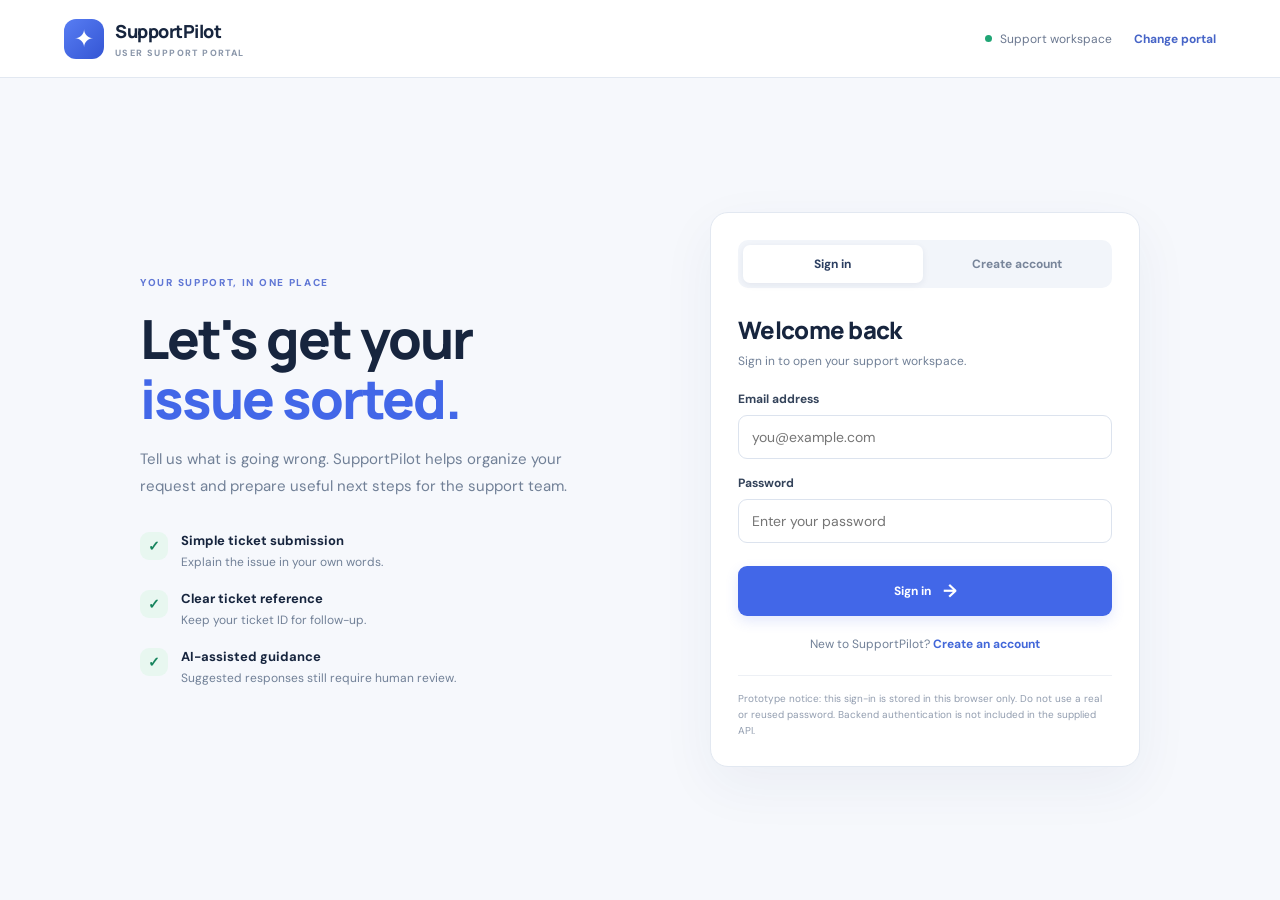
==== SupportPilot-codebase/SupportPilot/frontend/user/index.html @ 84c3d4fb "Seperate Frontend" ====
<!doctype html>
<html lang="en">
<head>
  <meta charset="utf-8"><meta name="viewport" content="width=device-width, initial-scale=1">
  <meta name="description" content="SupportPilot user support portal">
  <title>SupportPilot | User Support</title>
  <link rel="stylesheet" href="style.css">
</head>
<body>
  <header class="topbar">
    <a class="brand" href="../"><span class="brand-mark">✦</span><span><strong>SupportPilot</strong><small>USER SUPPORT PORTAL</small></span></a>
    <div class="top-actions"><span class="secure-label"><i></i> Support workspace</span><a class="back-link" href="../">Change portal</a></div>
  </header>
  <main class="auth-layout" id="authScreen">
    <section class="auth-intro">
      <span class="eyebrow">YOUR SUPPORT, IN ONE PLACE</span>
      <h1>Let's get your<br><span>issue sorted.</span></h1>
      <p>Tell us what is going wrong. SupportPilot helps organize your request and prepare useful next steps for the support team.</p>
      <div class="benefit"><span>✓</span><div><strong>Simple ticket submission</strong><small>Explain the issue in your own words.</small></div></div>
      <div class="benefit"><span>✓</span><div><strong>Clear ticket reference</strong><small>Keep your ticket ID for follow-up.</small></div></div>
      <div class="benefit"><span>✓</span><div><strong>AI-assisted guidance</strong><small>Suggested responses still require human review.</small></div></div>
    </section>
    <section class="auth-card">
      <div class="auth-tabs"><button class="auth-tab active" data-auth="signin">Sign in</button><button class="auth-tab" data-auth="signup">Create account</button></div>
      <div id="authNotice" class="notice hidden" role="status"></div>
      <form id="signinForm" class="auth-form">
        <h2>Welcome back</h2><p class="form-hint">Sign in to open your support workspace.</p>
        <label for="signinEmail">Email address</label><input id="signinEmail" type="email" autocomplete="email" placeholder="you@example.com" required>
        <label for="signinPassword">Password</label><input id="signinPassword" type="password" autocomplete="current-password" placeholder="Enter your password" required>
        <button class="btn primary full" type="submit">Sign in <span>→</span></button>
        <p class="switch-copy">New to SupportPilot? <button type="button" class="text-button" data-auth="signup">Create an account</button></p>
      </form>
      <form id="signupForm" class="auth-form hidden">
        <h2>Create your account</h2><p class="form-hint">A few details help us keep your request organized.</p>
        <label for="signupName">Full name</label><input id="signupName" type="text" autocomplete="name" placeholder="Your name" minlength="2" required>
        <label for="signupEmail">Email address</label><input id="signupEmail" type="email" autocomplete="email" placeholder="you@example.com" required>
        <label for="signupPassword">Create password</label><input id="signupPassword" type="password" autocomplete="new-password" minlength="8" placeholder="At least 8 characters" required>
        <label for="signupConfirm">Confirm password</label><input id="signupConfirm" type="password" autocomplete="new-password" minlength="8" placeholder="Enter it again" required>
        <button class="btn primary full" type="submit">Create account <span>→</span></button>
        <p class="switch-copy">Already have an account? <button type="button" class="text-button" data-auth="signin">Sign in</button></p>
      </form>
      <p class="demo-warning">Prototype notice: this sign-in is stored in this browser only. Do not use a real or reused password. Backend authentication is not included in the supplied API.</p>
    </section>
  </main>
  <main id="workspace" class="workspace hidden">
    <section class="workspace-heading"><div><span class="eyebrow">USER WORKSPACE</span><h1>Hello, <span id="welcomeName">there</span></h1><p>What can we help you with today?</p></div><button class="btn outline" id="signoutBtn" type="button">Sign out</button></section>
    <nav class="workspace-nav"><button class="workspace-tab active" data-panel="newTicketPanel">＋ Create a ticket</button><button class="workspace-tab" data-panel="lookupPanel">⌕ Track a ticket</button></nav>
    <section id="newTicketPanel" class="workspace-panel">
      <div class="panel-heading"><div><h2>Tell us about your issue</h2><p>Include any error message and what you have already tried.</p></div><span class="step-chip">STEP 1 OF 2</span></div>
      <form id="ticketForm" class="ticket-form">
        <div class="form-grid">
          <div class="field"><label for="requesterName">Your name</label><input id="requesterName" required placeholder="Full name"></div>
          <div class="field"><label for="requesterEmail">Email address</label><input id="requesterEmail" type="email" required placeholder="you@example.com"></div>
          <div class="field full-field"><label for="subject">What do you need help with?</label><input id="subject" required minlength="3" maxlength="500" placeholder="For example: I cannot sign in to my account"></div>
          <div class="field full-field"><label for="body">Describe the issue</label><textarea id="body" required minlength="5" rows="5" placeholder="Tell us what happened, any error messages, and what you have tried so far."></textarea><small>Tip: include enough detail so the support team can understand the problem.</small></div>
          <div class="field"><label for="impact">How much does this affect you?</label><select id="impact"><option value="low">Low — small inconvenience</option><option value="medium" selected>Medium — work is partly affected</option><option value="high">High — important work is blocked</option><option value="critical">Critical — major outage or security concern</option></select></div>
          <div class="field"><label for="language">Preferred language</label><select id="language"><option value="auto">Detect automatically</option><option value="en">English</option><option value="de">German</option></select></div>
        </div>
        <div class="form-actions"><span class="privacy-hint">Please don't include passwords or sensitive personal data.</span><button class="btn primary" type="submit" id="submitTicketBtn">Submit ticket <span>→</span></button></div>
      </form>
      <div id="ticketResult" class="result-card hidden" aria-live="polite"></div>
    </section>
    <section id="lookupPanel" class="workspace-panel hidden">
      <div class="panel-heading"><div><h2>Track your ticket</h2><p>Enter the ticket reference you received after submitting your request.</p></div></div>
      <form id="lookupForm" class="lookup-form"><div class="field"><label for="lookupId">Ticket ID</label><input id="lookupId" required placeholder="e.g. SP-20261028-ABC123"></div><button class="btn primary" type="submit">Find ticket</button></form>
      <div id="lookupResult" class="result-card hidden" aria-live="polite"></div>
    </section>
    <p class="workspace-foot"><a href="../">← Back to portal selection</a><span>AI-generated suggestions may need review by the support team.</span></p>
  </main>
  <script src="script.js"></script>
</body>
</html>
---- SupportPilot-codebase/SupportPilot/frontend/user/style.css ----
@import url('https://fonts.googleapis.com/css2?family=DM+Sans:wght@400;500;600;700&family=Manrope:wght@400;500;600;700;800&display=swap');
:root{--ink:#17253e;--muted:#718097;--line:#e2e8f1;--bg:#f6f8fc;--blue:#4267e8;--blue-dark:#3153c8;--green:#16845d;--red:#b93849;--shadow:0 18px 55px #203a650e}
*{box-sizing:border-box}body{margin:0;background:var(--bg);color:var(--ink);font:14px 'DM Sans',sans-serif}button,input,select,textarea{font:inherit}button{cursor:pointer}a{color:inherit}.hidden{display:none!important}.topbar{height:78px;background:#fff;border-bottom:1px solid var(--line);display:flex;align-items:center;justify-content:space-between;padding:0 max(5vw,24px)}.brand{display:flex;align-items:center;gap:11px;text-decoration:none}.brand-mark{width:40px;height:40px;display:grid;place-items:center;border-radius:12px;background:linear-gradient(135deg,#587df3,#3455d4);color:white;font-size:24px}.brand strong{display:block;font:800 18px Manrope,sans-serif;letter-spacing:-.5px}.brand small{display:block;color:#8b97aa;font-size:9px;font-weight:800;letter-spacing:1.4px;margin-top:4px}.top-actions{display:flex;align-items:center;gap:22px}.secure-label{font-size:12px;color:#6b7890;display:flex;align-items:center;gap:8px}.secure-label i{width:7px;height:7px;border-radius:50%;background:#20a575}.back-link{font-size:12px;color:#4664c7;font-weight:700;text-decoration:none}.auth-layout{max-width:1050px;min-height:calc(100vh - 78px);margin:auto;padding:65px 25px;display:grid;grid-template-columns:1fr minmax(350px,430px);gap:70px;align-items:center}.auth-intro{padding:10px 0}.eyebrow{font-size:10px;letter-spacing:1.7px;font-weight:800;color:#6077d5}.auth-intro h1{font:800 clamp(37px,5vw,54px)/1.12 Manrope,sans-serif;letter-spacing:-2px;margin:18px 0}.auth-intro h1 span{color:var(--blue)}.auth-intro>p{color:var(--muted);font-size:15px;line-height:1.8;max-width:455px;margin-bottom:32px}.benefit{display:flex;gap:13px;align-items:flex-start;margin:20px 0}.benefit>span{display:grid;place-items:center;flex-shrink:0;width:28px;height:28px;border-radius:9px;background:#e8f7f0;color:var(--green);font-weight:800}.benefit strong{display:block;font-size:13px}.benefit small{display:block;color:var(--muted);font-size:12px;margin-top:5px}.auth-card,.workspace-panel{background:#fff;border:1px solid var(--line);border-radius:18px;box-shadow:var(--shadow)}.auth-card{padding:27px}.auth-tabs{display:grid;grid-template-columns:1fr 1fr;gap:5px;padding:5px;background:#f2f5fa;border-radius:10px;margin-bottom:25px}.auth-tab{border:0;border-radius:7px;background:transparent;padding:11px;color:#78859a;font-size:12px;font-weight:700}.auth-tab.active{background:#fff;color:#2b3e61;box-shadow:0 2px 7px #1b315012}.auth-form h2{font:800 24px Manrope,sans-serif;letter-spacing:-.7px;margin:0 0 7px}.form-hint{color:var(--muted);font-size:12px;margin:0 0 22px}.auth-form label,.field label{display:block;font-size:12px;font-weight:700;color:#34435a;margin:16px 0 8px}.auth-form input,.field input,.field textarea,.field select{width:100%;border:1px solid #dce3ee;border-radius:9px;background:#fff;color:var(--ink);padding:12px 13px;outline:none;transition:border .15s,box-shadow .15s}.auth-form input{height:44px}.auth-form input:focus,.field input:focus,.field textarea:focus,.field select:focus{border-color:#8ba1fa;box-shadow:0 0 0 3px #4267e817}.btn{display:inline-flex;align-items:center;justify-content:center;gap:12px;border:1px solid transparent;border-radius:9px;padding:12px 16px;font-weight:700;font-size:12px;text-decoration:none;transition:background .15s}.btn span{font-size:18px}.primary{background:var(--blue);color:white;box-shadow:0 5px 13px #4267e826}.primary:hover{background:var(--blue-dark)}.full{width:100%;margin-top:23px}.outline{background:#fff;border-color:#dce4ef;color:#465d94}.outline:hover{background:#f4f6ff}.switch-copy{text-align:center;font-size:12px;color:var(--muted);margin:20px 0 0}.text-button{border:0;background:transparent;color:#4267d9;font-weight:700;padding:0}.demo-warning{border-top:1px solid #edf0f5;padding-top:15px;margin:23px 0 0;color:#929daf;font-size:10px;line-height:1.6}.notice{border-radius:9px;padding:10px 12px;margin-bottom:15px;font-size:12px;line-height:1.5;background:#fff5e8;color:#875619}.notice.success{background:#eaf8f1;color:#16734f}.notice.error{background:#fff0f1;color:#a62d3d}.workspace{max-width:1000px;margin:0 auto;padding:48px 24px}.workspace-heading{display:flex;justify-content:space-between;align-items:center;gap:20px;margin-bottom:30px}.workspace-heading h1{font:800 32px Manrope,sans-serif;letter-spacing:-1px;margin:9px 0}.workspace-heading h1 span{color:var(--blue)}.workspace-heading p{color:var(--muted);margin:0}.workspace-nav{display:flex;gap:8px;margin-bottom:18px;border-bottom:1px solid var(--line)}.workspace-tab{padding:13px 17px;border:0;border-bottom:2px solid transparent;background:transparent;color:#738097;font-size:12px;font-weight:700}.workspace-tab.active{border-bottom-color:var(--blue);color:var(--blue)}.workspace-panel{padding:27px;margin-bottom:18px}.panel-heading{display:flex;justify-content:space-between;gap:15px;align-items:flex-start;margin-bottom:22px}.panel-heading h2{font:800 20px Manrope,sans-serif;letter-spacing:-.5px;margin:0 0 7px}.panel-heading p{font-size:12px;color:var(--muted);margin:0;line-height:1.6}.step-chip{white-space:nowrap;background:#eef2ff;color:#526bd1;padding:7px 9px;border-radius:7px;font-size:9px;font-weight:800;letter-spacing:.8px}.form-grid{display:grid;grid-template-columns:1fr 1fr;gap:0 18px}.field{min-width:0}.field label{margin-top:10px}.field textarea{resize:vertical;min-height:125px;line-height:1.6}.field small{display:block;color:#8995a8;font-size:10px;line-height:1.5;margin-top:7px}.full-field{grid-column:1/-1}.form-actions{display:flex;align-items:center;justify-content:space-between;gap:15px;border-top:1px solid #edf0f5;padding-top:20px;margin-top:23px}.privacy-hint{font-size:10px;color:#8995a8}.result-card{margin-top:22px;padding:20px;border:1px solid #dfe7f2;border-radius:12px;background:#fbfcff;overflow-wrap:anywhere}.result-card h3{font:800 17px Manrope,sans-serif;margin:0 0 8px}.result-card p{color:#65738a;line-height:1.7;font-size:12px}.ticket-reference{display:inline-flex;background:#eaf8f1;color:#16734f;border-radius:7px;padding:8px 11px;font-weight:800;font-size:12px;margin:7px 0 12px}.result-grid{display:grid;grid-template-columns:repeat(3,minmax(0,1fr));gap:10px;margin:15px 0}.result-stat{padding:12px;border:1px solid #e6ebf3;border-radius:9px;background:#fff}.result-stat small{display:block;color:#8b96a7;font-size:10px;margin-bottom:6px}.result-stat strong{font-size:12px}.lookup-form{display:flex;align-items:flex-end;gap:13px}.lookup-form .field{flex:1}.lookup-form .btn{margin-bottom:1px}.status-pill{display:inline-flex;border-radius:6px;background:#fff2dd;color:#9a6218;padding:6px 9px;font-size:11px;font-weight:800}.draft-box{white-space:pre-wrap;background:#fff;border:1px solid #e5eaf2;padding:14px;border-radius:9px;color:#4a5a70;font-size:12px;line-height:1.7}.workspace-foot{display:flex;justify-content:space-between;gap:15px;color:#8b96a7;font-size:10px;margin-top:24px}.workspace-foot a{color:#526bc7;text-decoration:none;font-weight:700}@media(max-width:800px){.auth-layout{grid-template-columns:1fr;gap:30px;max-width:520px;padding-top:40px}.auth-intro h1{font-size:42px}.auth-intro>p{font-size:14px}.auth-intro .benefit{display:none}.auth-card{padding:22px}.top-actions{gap:12px}.secure-label{display:none}}@media(max-width:560px){.topbar{height:70px;padding:0 16px}.brand strong{font-size:16px}.back-link{font-size:11px}.auth-layout{padding:32px 16px}.workspace{padding:30px 15px}.workspace-heading h1{font-size:26px}.workspace-panel{padding:18px}.form-grid{grid-template-columns:1fr}.full-field{grid-column:auto}.form-actions,.workspace-foot{align-items:stretch;flex-direction:column}.form-actions .btn{width:100%}.panel-heading{flex-direction:column}.lookup-form{align-items:stretch;flex-direction:column}.lookup-form .btn{width:100%}.result-grid{grid-template-columns:1fr}.workspace-nav{overflow:auto}.workspace-tab{white-space:nowrap;padding:12px}}
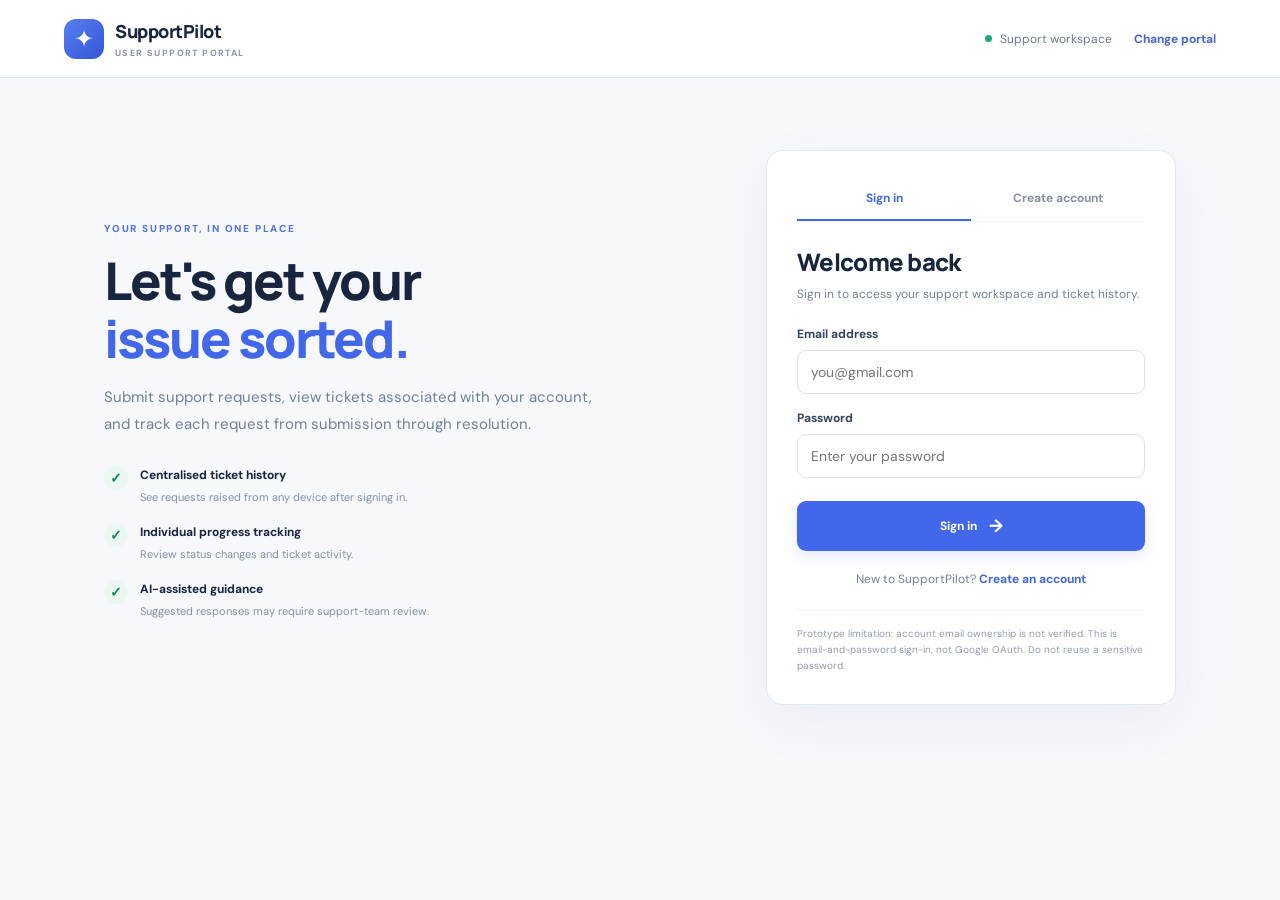
==== commit 2841a9a3: "RAG" ====
--- a/SupportPilot-codebase/SupportPilot/frontend/user/index.html
+++ b/SupportPilot-codebase/SupportPilot/frontend/user/index.html
@@ -1,72 +1,261 @@
 <!doctype html>
 <html lang="en">
 <head>
-  <meta charset="utf-8"><meta name="viewport" content="width=device-width, initial-scale=1">
-  <meta name="description" content="SupportPilot user support portal">
+  <meta charset="utf-8">
+  <meta name="viewport" content="width=device-width, initial-scale=1">
+  <meta name="description" content="SupportPilot customer support portal">
+  <meta name="theme-color" content="#f6f8fc">
   <title>SupportPilot | User Support</title>
-  <link rel="stylesheet" href="style.css">
+  <link rel="stylesheet" href="style.css?v=knowledge-assistance-v1">
 </head>
 <body>
   <header class="topbar">
-    <a class="brand" href="../"><span class="brand-mark">✦</span><span><strong>SupportPilot</strong><small>USER SUPPORT PORTAL</small></span></a>
-    <div class="top-actions"><span class="secure-label"><i></i> Support workspace</span><a class="back-link" href="../">Change portal</a></div>
+    <a class="brand" href="../" aria-label="SupportPilot portal home">
+      <span class="brand-mark" aria-hidden="true">✦</span>
+      <span><strong>SupportPilot</strong><small>USER SUPPORT PORTAL</small></span>
+    </a>
+    <div class="top-actions">
+      <span class="secure-label"><i aria-hidden="true"></i> Support workspace</span>
+      <a class="back-link" href="../">Change portal</a>
+    </div>
   </header>
+
   <main class="auth-layout" id="authScreen">
     <section class="auth-intro">
       <span class="eyebrow">YOUR SUPPORT, IN ONE PLACE</span>
       <h1>Let's get your<br><span>issue sorted.</span></h1>
-      <p>Tell us what is going wrong. SupportPilot helps organize your request and prepare useful next steps for the support team.</p>
-      <div class="benefit"><span>✓</span><div><strong>Simple ticket submission</strong><small>Explain the issue in your own words.</small></div></div>
-      <div class="benefit"><span>✓</span><div><strong>Clear ticket reference</strong><small>Keep your ticket ID for follow-up.</small></div></div>
-      <div class="benefit"><span>✓</span><div><strong>AI-assisted guidance</strong><small>Suggested responses still require human review.</small></div></div>
-    </section>
-    <section class="auth-card">
-      <div class="auth-tabs"><button class="auth-tab active" data-auth="signin">Sign in</button><button class="auth-tab" data-auth="signup">Create account</button></div>
-      <div id="authNotice" class="notice hidden" role="status"></div>
+      <p>Submit support requests, view tickets associated with your account, and track each request from submission through resolution.</p>
+      <div class="benefit">
+        <span aria-hidden="true">✓</span>
+        <div><strong>Centralised ticket history</strong><small>See requests raised from any device after signing in.</small></div>
+      </div>
+      <div class="benefit">
+        <span aria-hidden="true">✓</span>
+        <div><strong>Individual progress tracking</strong><small>Review status changes and ticket activity.</small></div>
+      </div>
+      <div class="benefit">
+        <span aria-hidden="true">✓</span>
+        <div><strong>AI-assisted guidance</strong><small>Suggested responses may require support-team review.</small></div>
+      </div>
+    </section>
+
+    <section class="auth-card" aria-label="Account access">
+      <div class="auth-tabs">
+        <button class="auth-tab active" type="button" data-auth="signin">Sign in</button>
+        <button class="auth-tab" type="button" data-auth="signup">Create account</button>
+      </div>
+      <div id="authNotice" class="notice hidden" role="alert" aria-live="polite"></div>
+
       <form id="signinForm" class="auth-form">
-        <h2>Welcome back</h2><p class="form-hint">Sign in to open your support workspace.</p>
-        <label for="signinEmail">Email address</label><input id="signinEmail" type="email" autocomplete="email" placeholder="you@example.com" required>
-        <label for="signinPassword">Password</label><input id="signinPassword" type="password" autocomplete="current-password" placeholder="Enter your password" required>
-        <button class="btn primary full" type="submit">Sign in <span>→</span></button>
-        <p class="switch-copy">New to SupportPilot? <button type="button" class="text-button" data-auth="signup">Create an account</button></p>
-      </form>
+        <h2>Welcome back</h2>
+        <p class="form-hint">Sign in to access your support workspace and ticket history.</p>
+        <label for="signinEmail">Email address</label>
+        <input id="signinEmail" name="email" type="email" autocomplete="username" placeholder="you@gmail.com" required>
+        <label for="signinPassword">Password</label>
+        <input id="signinPassword" name="password" type="password" autocomplete="current-password" placeholder="Enter your password" required>
+        <button class="btn primary full" type="submit">Sign in <span aria-hidden="true">→</span></button>
+        <p class="switch-copy">New to SupportPilot? <button class="text-button" type="button" data-auth="signup">Create an account</button></p>
+      </form>
+
       <form id="signupForm" class="auth-form hidden">
-        <h2>Create your account</h2><p class="form-hint">A few details help us keep your request organized.</p>
-        <label for="signupName">Full name</label><input id="signupName" type="text" autocomplete="name" placeholder="Your name" minlength="2" required>
-        <label for="signupEmail">Email address</label><input id="signupEmail" type="email" autocomplete="email" placeholder="you@example.com" required>
-        <label for="signupPassword">Create password</label><input id="signupPassword" type="password" autocomplete="new-password" minlength="8" placeholder="At least 8 characters" required>
-        <label for="signupConfirm">Confirm password</label><input id="signupConfirm" type="password" autocomplete="new-password" minlength="8" placeholder="Enter it again" required>
-        <button class="btn primary full" type="submit">Create account <span>→</span></button>
-        <p class="switch-copy">Already have an account? <button type="button" class="text-button" data-auth="signin">Sign in</button></p>
-      </form>
-      <p class="demo-warning">Prototype notice: this sign-in is stored in this browser only. Do not use a real or reused password. Backend authentication is not included in the supplied API.</p>
+        <h2>Create your account</h2>
+        <p class="form-hint">Use the same email and password when signing in on another device.</p>
+        <label for="signupName">Full name</label>
+        <input id="signupName" name="name" type="text" autocomplete="name" placeholder="Your name" minlength="2" maxlength="120" required>
+        <label for="signupEmail">Email address</label>
+        <input id="signupEmail" name="email" type="email" autocomplete="email" placeholder="you@gmail.com" required>
+        <label for="signupPassword">Create password</label>
+        <input id="signupPassword" name="new-password" type="password" autocomplete="new-password" minlength="8" maxlength="256" placeholder="At least 8 characters" required>
+        <label for="signupConfirm">Confirm password</label>
+        <input id="signupConfirm" name="confirm-password" type="password" autocomplete="new-password" minlength="8" maxlength="256" placeholder="Enter it again" required>
+        <button class="btn primary full" type="submit">Create account <span aria-hidden="true">→</span></button>
+        <p class="switch-copy">Already registered? <button class="text-button" type="button" data-auth="signin">Sign in</button></p>
+      </form>
+
+      <p class="account-notice">Prototype limitation: account email ownership is not verified. This is email-and-password sign-in, not Google OAuth. Do not reuse a sensitive password.</p>
     </section>
   </main>
+
   <main id="workspace" class="workspace hidden">
-    <section class="workspace-heading"><div><span class="eyebrow">USER WORKSPACE</span><h1>Hello, <span id="welcomeName">there</span></h1><p>What can we help you with today?</p></div><button class="btn outline" id="signoutBtn" type="button">Sign out</button></section>
-    <nav class="workspace-nav"><button class="workspace-tab active" data-panel="newTicketPanel">＋ Create a ticket</button><button class="workspace-tab" data-panel="lookupPanel">⌕ Track a ticket</button></nav>
+    <section class="workspace-heading">
+      <div>
+        <span class="eyebrow">USER WORKSPACE</span>
+        <h1>Hello, <span id="welcomeName">there</span></h1>
+        <p>What can we help you with today?</p>
+      </div>
+      <button class="btn outline" id="signoutBtn" type="button">Sign out</button>
+    </section>
+
+    <nav class="workspace-nav" aria-label="User workspace sections">
+      <button class="workspace-tab active" data-panel="newTicketPanel" type="button">＋ Create a ticket</button>
+      <button class="workspace-tab" data-panel="knowledgePanel" type="button">⌕ Knowledge &amp; AI</button>
+      <button class="workspace-tab" data-panel="historyPanel" type="button">▤ My tickets <span class="tab-count" id="historyCount">0</span></button>
+      <button class="workspace-tab" data-panel="lookupPanel" type="button">⌕ Track a ticket</button>
+    </nav>
+
     <section id="newTicketPanel" class="workspace-panel">
-      <div class="panel-heading"><div><h2>Tell us about your issue</h2><p>Include any error message and what you have already tried.</p></div><span class="step-chip">STEP 1 OF 2</span></div>
+      <div class="panel-heading">
+        <div><h2>Tell us about your issue</h2><p>Include any error message and what you have already tried.</p></div>
+        <span class="step-chip">NEW SUPPORT REQUEST</span>
+      </div>
       <form id="ticketForm" class="ticket-form">
         <div class="form-grid">
-          <div class="field"><label for="requesterName">Your name</label><input id="requesterName" required placeholder="Full name"></div>
-          <div class="field"><label for="requesterEmail">Email address</label><input id="requesterEmail" type="email" required placeholder="you@example.com"></div>
-          <div class="field full-field"><label for="subject">What do you need help with?</label><input id="subject" required minlength="3" maxlength="500" placeholder="For example: I cannot sign in to my account"></div>
-          <div class="field full-field"><label for="body">Describe the issue</label><textarea id="body" required minlength="5" rows="5" placeholder="Tell us what happened, any error messages, and what you have tried so far."></textarea><small>Tip: include enough detail so the support team can understand the problem.</small></div>
-          <div class="field"><label for="impact">How much does this affect you?</label><select id="impact"><option value="low">Low — small inconvenience</option><option value="medium" selected>Medium — work is partly affected</option><option value="high">High — important work is blocked</option><option value="critical">Critical — major outage or security concern</option></select></div>
-          <div class="field"><label for="language">Preferred language</label><select id="language"><option value="auto">Detect automatically</option><option value="en">English</option><option value="de">German</option></select></div>
-        </div>
-        <div class="form-actions"><span class="privacy-hint">Please don't include passwords or sensitive personal data.</span><button class="btn primary" type="submit" id="submitTicketBtn">Submit ticket <span>→</span></button></div>
+          <div class="field">
+            <label for="requesterName">Your name</label>
+            <input id="requesterName" type="text" placeholder="Full name" readonly required>
+          </div>
+          <div class="field">
+            <label for="requesterEmail">Account email</label>
+            <input id="requesterEmail" type="email" placeholder="you@gmail.com" readonly required>
+          </div>
+          <div class="field full-field">
+            <label for="subject">What do you need help with?</label>
+            <input id="subject" type="text" minlength="3" maxlength="500" placeholder="For example: I cannot sign in to my account" required>
+          </div>
+          <div class="field full-field">
+            <label for="body">Describe the issue</label>
+            <textarea id="body" rows="5" minlength="5" maxlength="20000" placeholder="Tell us what happened, any error messages, and what you have tried so far." required></textarea>
+            <small>Provide enough detail for the support team to understand the problem.</small>
+          </div>
+          <div class="field">
+            <label for="impact">Business impact</label>
+            <select id="impact">
+              <option value="low">Low — small inconvenience</option>
+              <option value="medium" selected>Medium — work is partly affected</option>
+              <option value="high">High — important work is blocked</option>
+              <option value="critical">Critical — major outage or security concern</option>
+            </select>
+          </div>
+          <div class="field">
+            <label for="language">Preferred language</label>
+            <select id="language">
+              <option value="auto">Detect automatically</option>
+              <option value="en">English</option>
+              <option value="de">German</option>
+            </select>
+          </div>
+        </div>
+        <div class="form-actions">
+          <span class="privacy-hint">Do not include passwords, payment details, or other sensitive information.</span>
+          <button class="btn primary" id="submitTicketBtn" type="submit">Submit ticket <span aria-hidden="true">→</span></button>
+        </div>
       </form>
       <div id="ticketResult" class="result-card hidden" aria-live="polite"></div>
     </section>
+
+    <section id="knowledgePanel" class="workspace-panel hidden">
+      <div class="panel-heading knowledge-heading">
+        <div>
+          <h2>Knowledge retrieval &amp; AI assistance</h2>
+          <p>Search approved support material or describe an issue to receive AI-generated, source-grounded guidance. Both options use the same indexed knowledge base.</p>
+        </div>
+        <span class="step-chip" id="knowledgeStatus">CHECKING KNOWLEDGE BASE</span>
+      </div>
+
+      <div class="knowledge-grid">
+        <article class="knowledge-feature">
+          <div class="feature-heading">
+            <span class="feature-icon" aria-hidden="true">⌕</span>
+            <div>
+              <h3>Knowledge Retrieval</h3>
+              <p>Find relevant troubleshooting articles and inspect their source excerpts.</p>
+            </div>
+          </div>
+          <form id="knowledgeSearchForm">
+            <div class="field">
+              <label for="knowledgeQuery">What do you want to search?</label>
+              <textarea id="knowledgeQuery" rows="4" minlength="3" maxlength="5000" placeholder="Example: My laptop cannot connect to the corporate VPN after login." required></textarea>
+            </div>
+            <div class="knowledge-controls">
+              <div class="field compact-field">
+                <label for="knowledgeTopK">Results</label>
+                <select id="knowledgeTopK">
+                  <option value="3">3 sources</option>
+                  <option value="4" selected>4 sources</option>
+                  <option value="6">6 sources</option>
+                  <option value="8">8 sources</option>
+                </select>
+              </div>
+              <button class="btn primary" id="knowledgeSearchBtn" type="submit">Search knowledge</button>
+            </div>
+          </form>
+          <div id="knowledgeResults" class="knowledge-results" aria-live="polite">
+            <div class="empty-state compact">Search the knowledge base to view relevant articles here.</div>
+          </div>
+        </article>
+
+        <article class="knowledge-feature assistance-feature">
+          <div class="feature-heading">
+            <span class="feature-icon assistant-icon" aria-hidden="true">✦</span>
+            <div>
+              <h3>AI Assistance</h3>
+              <p>Describe your problem and receive practical next steps informed by retrieved knowledge.</p>
+            </div>
+          </div>
+          <form id="assistanceForm">
+            <div class="field">
+              <label for="assistanceQuery">Describe the issue</label>
+              <textarea id="assistanceQuery" rows="4" minlength="5" maxlength="12000" placeholder="Explain what happened, the error message, and what you have already tried." required></textarea>
+            </div>
+            <div class="knowledge-controls">
+              <div class="field compact-field">
+                <label for="assistanceLanguage">Response language</label>
+                <select id="assistanceLanguage">
+                  <option value="auto" selected>Detect automatically</option>
+                  <option value="en">English</option>
+                  <option value="de">German</option>
+                </select>
+              </div>
+              <button class="btn primary" id="assistanceBtn" type="submit">Generate assistance</button>
+            </div>
+          </form>
+          <div id="assistanceResults" class="knowledge-results" aria-live="polite">
+            <div class="empty-state compact">AI guidance will appear here with the knowledge sources used to prepare it.</div>
+          </div>
+          <p class="assistance-disclaimer">AI-generated guidance is advisory. Follow your organisation's IT and security policies; escalate safety, security, or data-loss incidents to qualified support staff.</p>
+        </article>
+      </div>
+    </section>
+
+    <section id="historyPanel" class="workspace-panel hidden">
+      <div class="panel-heading history-heading">
+        <div>
+          <h2>Your ticket history</h2>
+          <p>Tickets associated with <strong id="historyEmail">your account email</strong>. Sign in with this account on another device to access the same history.</p>
+        </div>
+        <button class="btn outline refresh-button" id="refreshHistoryBtn" type="button">↻ Refresh</button>
+      </div>
+      <div class="history-summary" id="historySummary">
+        <div class="history-metric"><small>Total tickets</small><strong>—</strong></div>
+        <div class="history-metric"><small>Active</small><strong>—</strong></div>
+        <div class="history-metric"><small>Resolved</small><strong>—</strong></div>
+      </div>
+      <div id="ticketHistoryList" class="ticket-history-list" aria-live="polite">
+        <div class="empty-state">Your ticket history will appear here.</div>
+      </div>
+      <div id="historyTracker" class="result-card history-tracker hidden" aria-live="polite"></div>
+    </section>
+
     <section id="lookupPanel" class="workspace-panel hidden">
-      <div class="panel-heading"><div><h2>Track your ticket</h2><p>Enter the ticket reference you received after submitting your request.</p></div></div>
-      <form id="lookupForm" class="lookup-form"><div class="field"><label for="lookupId">Ticket ID</label><input id="lookupId" required placeholder="e.g. SP-20261028-ABC123"></div><button class="btn primary" type="submit">Find ticket</button></form>
+      <div class="panel-heading">
+        <div><h2>Track a ticket</h2><p>Enter a ticket reference associated with your signed-in account.</p></div>
+      </div>
+      <form id="lookupForm" class="lookup-form">
+        <div class="field">
+          <label for="lookupId">Ticket ID</label>
+          <input id="lookupId" type="text" placeholder="e.g. SP-20261105-ABC123" required>
+        </div>
+        <button class="btn primary" type="submit" id="lookupButton">Find ticket</button>
+      </form>
       <div id="lookupResult" class="result-card hidden" aria-live="polite"></div>
     </section>
-    <p class="workspace-foot"><a href="../">← Back to portal selection</a><span>AI-generated suggestions may need review by the support team.</span></p>
+
+    <footer class="workspace-foot">
+      <a href="../">← Back to portal selection</a>
+      <span>AI-generated suggestions may need review by the support team.</span>
+    </footer>
   </main>
-  <script src="script.js"></script>
+
+  <script src="script.js?v=knowledge-assistance-v1" defer></script>
 </body>
 </html>
--- a/SupportPilot-codebase/SupportPilot/frontend/user/style.css
+++ b/SupportPilot-codebase/SupportPilot/frontend/user/style.css
@@ -1,3 +1,265 @@
 @import url('https://fonts.googleapis.com/css2?family=DM+Sans:wght@400;500;600;700&family=Manrope:wght@400;500;600;700;800&display=swap');
-:root{--ink:#17253e;--muted:#718097;--line:#e2e8f1;--bg:#f6f8fc;--blue:#4267e8;--blue-dark:#3153c8;--green:#16845d;--red:#b93849;--shadow:0 18px 55px #203a650e}
-*{box-sizing:border-box}body{margin:0;background:var(--bg);color:var(--ink);font:14px 'DM Sans',sans-serif}button,input,select,textarea{font:inherit}button{cursor:pointer}a{color:inherit}.hidden{display:none!important}.topbar{height:78px;background:#fff;border-bottom:1px solid var(--line);display:flex;align-items:center;justify-content:space-between;padding:0 max(5vw,24px)}.brand{display:flex;align-items:center;gap:11px;text-decoration:none}.brand-mark{width:40px;height:40px;display:grid;place-items:center;border-radius:12px;background:linear-gradient(135deg,#587df3,#3455d4);color:white;font-size:24px}.brand strong{display:block;font:800 18px Manrope,sans-serif;letter-spacing:-.5px}.brand small{display:block;color:#8b97aa;font-size:9px;font-weight:800;letter-spacing:1.4px;margin-top:4px}.top-actions{display:flex;align-items:center;gap:22px}.secure-label{font-size:12px;color:#6b7890;display:flex;align-items:center;gap:8px}.secure-label i{width:7px;height:7px;border-radius:50%;background:#20a575}.back-link{font-size:12px;color:#4664c7;font-weight:700;text-decoration:none}.auth-layout{max-width:1050px;min-height:calc(100vh - 78px);margin:auto;padding:65px 25px;display:grid;grid-template-columns:1fr minmax(350px,430px);gap:70px;align-items:center}.auth-intro{padding:10px 0}.eyebrow{font-size:10px;letter-spacing:1.7px;font-weight:800;color:#6077d5}.auth-intro h1{font:800 clamp(37px,5vw,54px)/1.12 Manrope,sans-serif;letter-spacing:-2px;margin:18px 0}.auth-intro h1 span{color:var(--blue)}.auth-intro>p{color:var(--muted);font-size:15px;line-height:1.8;max-width:455px;margin-bottom:32px}.benefit{display:flex;gap:13px;align-items:flex-start;margin:20px 0}.benefit>span{display:grid;place-items:center;flex-shrink:0;width:28px;height:28px;border-radius:9px;background:#e8f7f0;color:var(--green);font-weight:800}.benefit strong{display:block;font-size:13px}.benefit small{display:block;color:var(--muted);font-size:12px;margin-top:5px}.auth-card,.workspace-panel{background:#fff;border:1px solid var(--line);border-radius:18px;box-shadow:var(--shadow)}.auth-card{padding:27px}.auth-tabs{display:grid;grid-template-columns:1fr 1fr;gap:5px;padding:5px;background:#f2f5fa;border-radius:10px;margin-bottom:25px}.auth-tab{border:0;border-radius:7px;background:transparent;padding:11px;color:#78859a;font-size:12px;font-weight:700}.auth-tab.active{background:#fff;color:#2b3e61;box-shadow:0 2px 7px #1b315012}.auth-form h2{font:800 24px Manrope,sans-serif;letter-spacing:-.7px;margin:0 0 7px}.form-hint{color:var(--muted);font-size:12px;margin:0 0 22px}.auth-form label,.field label{display:block;font-size:12px;font-weight:700;color:#34435a;margin:16px 0 8px}.auth-form input,.field input,.field textarea,.field select{width:100%;border:1px solid #dce3ee;border-radius:9px;background:#fff;color:var(--ink);padding:12px 13px;outline:none;transition:border .15s,box-shadow .15s}.auth-form input{height:44px}.auth-form input:focus,.field input:focus,.field textarea:focus,.field select:focus{border-color:#8ba1fa;box-shadow:0 0 0 3px #4267e817}.btn{display:inline-flex;align-items:center;justify-content:center;gap:12px;border:1px solid transparent;border-radius:9px;padding:12px 16px;font-weight:700;font-size:12px;text-decoration:none;transition:background .15s}.btn span{font-size:18px}.primary{background:var(--blue);color:white;box-shadow:0 5px 13px #4267e826}.primary:hover{background:var(--blue-dark)}.full{width:100%;margin-top:23px}.outline{background:#fff;border-color:#dce4ef;color:#465d94}.outline:hover{background:#f4f6ff}.switch-copy{text-align:center;font-size:12px;color:var(--muted);margin:20px 0 0}.text-button{border:0;background:transparent;color:#4267d9;font-weight:700;padding:0}.demo-warning{border-top:1px solid #edf0f5;padding-top:15px;margin:23px 0 0;color:#929daf;font-size:10px;line-height:1.6}.notice{border-radius:9px;padding:10px 12px;margin-bottom:15px;font-size:12px;line-height:1.5;background:#fff5e8;color:#875619}.notice.success{background:#eaf8f1;color:#16734f}.notice.error{background:#fff0f1;color:#a62d3d}.workspace{max-width:1000px;margin:0 auto;padding:48px 24px}.workspace-heading{display:flex;justify-content:space-between;align-items:center;gap:20px;margin-bottom:30px}.workspace-heading h1{font:800 32px Manrope,sans-serif;letter-spacing:-1px;margin:9px 0}.workspace-heading h1 span{color:var(--blue)}.workspace-heading p{color:var(--muted);margin:0}.workspace-nav{display:flex;gap:8px;margin-bottom:18px;border-bottom:1px solid var(--line)}.workspace-tab{padding:13px 17px;border:0;border-bottom:2px solid transparent;background:transparent;color:#738097;font-size:12px;font-weight:700}.workspace-tab.active{border-bottom-color:var(--blue);color:var(--blue)}.workspace-panel{padding:27px;margin-bottom:18px}.panel-heading{display:flex;justify-content:space-between;gap:15px;align-items:flex-start;margin-bottom:22px}.panel-heading h2{font:800 20px Manrope,sans-serif;letter-spacing:-.5px;margin:0 0 7px}.panel-heading p{font-size:12px;color:var(--muted);margin:0;line-height:1.6}.step-chip{white-space:nowrap;background:#eef2ff;color:#526bd1;padding:7px 9px;border-radius:7px;font-size:9px;font-weight:800;letter-spacing:.8px}.form-grid{display:grid;grid-template-columns:1fr 1fr;gap:0 18px}.field{min-width:0}.field label{margin-top:10px}.field textarea{resize:vertical;min-height:125px;line-height:1.6}.field small{display:block;color:#8995a8;font-size:10px;line-height:1.5;margin-top:7px}.full-field{grid-column:1/-1}.form-actions{display:flex;align-items:center;justify-content:space-between;gap:15px;border-top:1px solid #edf0f5;padding-top:20px;margin-top:23px}.privacy-hint{font-size:10px;color:#8995a8}.result-card{margin-top:22px;padding:20px;border:1px solid #dfe7f2;border-radius:12px;background:#fbfcff;overflow-wrap:anywhere}.result-card h3{font:800 17px Manrope,sans-serif;margin:0 0 8px}.result-card p{color:#65738a;line-height:1.7;font-size:12px}.ticket-reference{display:inline-flex;background:#eaf8f1;color:#16734f;border-radius:7px;padding:8px 11px;font-weight:800;font-size:12px;margin:7px 0 12px}.result-grid{display:grid;grid-template-columns:repeat(3,minmax(0,1fr));gap:10px;margin:15px 0}.result-stat{padding:12px;border:1px solid #e6ebf3;border-radius:9px;background:#fff}.result-stat small{display:block;color:#8b96a7;font-size:10px;margin-bottom:6px}.result-stat strong{font-size:12px}.lookup-form{display:flex;align-items:flex-end;gap:13px}.lookup-form .field{flex:1}.lookup-form .btn{margin-bottom:1px}.status-pill{display:inline-flex;border-radius:6px;background:#fff2dd;color:#9a6218;padding:6px 9px;font-size:11px;font-weight:800}.draft-box{white-space:pre-wrap;background:#fff;border:1px solid #e5eaf2;padding:14px;border-radius:9px;color:#4a5a70;font-size:12px;line-height:1.7}.workspace-foot{display:flex;justify-content:space-between;gap:15px;color:#8b96a7;font-size:10px;margin-top:24px}.workspace-foot a{color:#526bc7;text-decoration:none;font-weight:700}@media(max-width:800px){.auth-layout{grid-template-columns:1fr;gap:30px;max-width:520px;padding-top:40px}.auth-intro h1{font-size:42px}.auth-intro>p{font-size:14px}.auth-intro .benefit{display:none}.auth-card{padding:22px}.top-actions{gap:12px}.secure-label{display:none}}@media(max-width:560px){.topbar{height:70px;padding:0 16px}.brand strong{font-size:16px}.back-link{font-size:11px}.auth-layout{padding:32px 16px}.workspace{padding:30px 15px}.workspace-heading h1{font-size:26px}.workspace-panel{padding:18px}.form-grid{grid-template-columns:1fr}.full-field{grid-column:auto}.form-actions,.workspace-foot{align-items:stretch;flex-direction:column}.form-actions .btn{width:100%}.panel-heading{flex-direction:column}.lookup-form{align-items:stretch;flex-direction:column}.lookup-form .btn{width:100%}.result-grid{grid-template-columns:1fr}.workspace-nav{overflow:auto}.workspace-tab{white-space:nowrap;padding:12px}}
+
+:root {
+  --ink: #17253e;
+  --muted: #718097;
+  --line: #e2e8f1;
+  --bg: #f6f8fc;
+  --blue: #4267e8;
+  --blue-dark: #3153c8;
+  --green: #16845d;
+  --red: #b93849;
+  --shadow: 0 18px 55px #203a650e;
+}
+
+* { box-sizing: border-box; }
+html { min-width: 320px; scroll-behavior: smooth; }
+body { margin: 0; background: var(--bg); color: var(--ink); font: 14px 'DM Sans', sans-serif; }
+button, input, select, textarea { font: inherit; }
+button { cursor: pointer; }
+button:disabled { cursor: wait; opacity: .65; }
+a { color: inherit; }
+.hidden { display: none !important; }
+
+.topbar {
+  min-height: 78px; background: #fff; border-bottom: 1px solid var(--line);
+  display: flex; align-items: center; justify-content: space-between;
+  padding: 0 max(5vw, 24px); gap: 18px;
+}
+.brand { display: flex; align-items: center; gap: 11px; text-decoration: none; }
+.brand-mark {
+  width: 40px; height: 40px; display: grid; place-items: center; border-radius: 12px;
+  background: linear-gradient(135deg, #587df3, #3455d4); color: #fff; font-size: 24px;
+}
+.brand strong { display: block; font: 800 18px Manrope, sans-serif; letter-spacing: -.5px; }
+.brand small { display: block; color: #8b97aa; font-size: 9px; font-weight: 800; letter-spacing: 1.4px; margin-top: 4px; }
+.top-actions { display: flex; align-items: center; gap: 22px; }
+.secure-label { font-size: 12px; color: #6b7890; display: flex; align-items: center; gap: 8px; }
+.secure-label i { width: 7px; height: 7px; border-radius: 50%; background: #20a575; }
+.back-link { font-size: 12px; color: #4664c7; text-decoration: none; font-weight: 700; }
+
+.auth-layout {
+  max-width: 1120px; margin: 0 auto; padding: 72px 24px 54px;
+  display: grid; grid-template-columns: 1fr 410px; align-items: center; gap: 70px;
+}
+.eyebrow { display: inline-block; color: #5571df; font-size: 10px; font-weight: 800; letter-spacing: 1.8px; }
+.auth-intro h1 { font: 800 52px/1.12 Manrope, sans-serif; letter-spacing: -2px; margin: 16px 0; }
+.auth-intro h1 span { color: var(--blue); }
+.auth-intro > p { max-width: 490px; color: var(--muted); font-size: 15px; line-height: 1.8; margin: 0 0 28px; }
+.benefit { display: flex; align-items: flex-start; gap: 12px; margin: 18px 0; }
+.benefit > span { flex: 0 0 24px; height: 24px; display: grid; place-items: center; border-radius: 50%; background: #eaf8f1; color: var(--green); font-weight: 800; }
+.benefit strong { display: block; font-size: 12px; margin: 1px 0 4px; }
+.benefit small { color: #8490a3; font-size: 11px; }
+.auth-card { padding: 30px; background: #fff; border: 1px solid var(--line); border-radius: 17px; box-shadow: var(--shadow); }
+.auth-tabs { display: grid; grid-template-columns: 1fr 1fr; border-bottom: 1px solid #edf0f5; margin: -4px 0 23px; }
+.auth-tab { background: transparent; border: 0; border-bottom: 2px solid transparent; padding: 13px 8px; color: #8490a3; font-size: 12px; font-weight: 700; }
+.auth-tab.active { border-bottom-color: var(--blue); color: var(--blue); }
+.auth-form h2 { font: 800 24px Manrope, sans-serif; letter-spacing: -.7px; margin: 0 0 7px; }
+.form-hint { color: var(--muted); font-size: 12px; line-height: 1.6; margin: 0 0 22px; }
+.auth-form label, .field label { display: block; font-size: 12px; font-weight: 700; color: #34435a; margin: 16px 0 8px; }
+.auth-form input, .field input, .field textarea, .field select {
+  width: 100%; border: 1px solid #dce3ee; border-radius: 9px; background: #fff;
+  color: var(--ink); padding: 12px 13px; outline: none; transition: border .15s, box-shadow .15s;
+}
+.auth-form input { height: 44px; }
+.auth-form input:focus, .field input:focus, .field textarea:focus, .field select:focus {
+  border-color: #8ba1fa; box-shadow: 0 0 0 3px #4267e817;
+}
+.btn {
+  display: inline-flex; align-items: center; justify-content: center; gap: 12px;
+  border: 1px solid transparent; border-radius: 9px; padding: 12px 16px;
+  font-weight: 700; font-size: 12px; text-decoration: none; transition: background .15s, border .15s;
+}
+.btn span { font-size: 18px; }
+.primary { background: var(--blue); color: #fff; box-shadow: 0 5px 13px #4267e826; }
+.primary:hover { background: var(--blue-dark); }
+.full { width: 100%; margin-top: 23px; }
+.outline { background: #fff; border-color: #dce4ef; color: #465d94; }
+.outline:hover { background: #f4f6ff; }
+.switch-copy { text-align: center; font-size: 12px; color: var(--muted); margin: 20px 0 0; }
+.text-button { border: 0; background: transparent; color: #4267d9; font-weight: 700; padding: 0; }
+.account-notice { border-top: 1px solid #edf0f5; padding-top: 15px; margin: 23px 0 0; color: #929daf; font-size: 10px; line-height: 1.6; }
+.notice { border-radius: 9px; padding: 10px 12px; margin-bottom: 15px; font-size: 12px; line-height: 1.5; }
+.notice.success { background: #eaf8f1; color: #16734f; }
+.notice.error { background: #fff0f1; color: #a62d3d; }
+
+.workspace { max-width: 1120px; margin: 0 auto; padding: 48px 24px; }
+.workspace-heading { display: flex; justify-content: space-between; align-items: center; gap: 20px; margin-bottom: 30px; }
+.workspace-heading h1 { font: 800 32px Manrope, sans-serif; letter-spacing: -1px; margin: 9px 0; }
+.workspace-heading h1 span { color: var(--blue); }
+.workspace-heading p { color: var(--muted); margin: 0; }
+.workspace-nav { display: flex; gap: 8px; margin-bottom: 18px; border-bottom: 1px solid var(--line); overflow-x: auto; }
+.workspace-tab { flex: 0 0 auto; padding: 13px 17px; border: 0; border-bottom: 2px solid transparent; background: transparent; color: #738097; font-size: 12px; font-weight: 700; white-space: nowrap; }
+.workspace-tab.active { border-bottom-color: var(--blue); color: var(--blue); }
+.tab-count { display: inline-grid; place-items: center; min-width: 20px; height: 20px; padding: 0 5px; margin-left: 5px; border-radius: 20px; background: #edf1ff; color: #4267e8; font-size: 10px; font-weight: 800; }
+.workspace-panel { padding: 27px; margin-bottom: 18px; background: #fff; border: 1px solid var(--line); border-radius: 17px; box-shadow: var(--shadow); }
+.panel-heading { display: flex; justify-content: space-between; gap: 15px; align-items: flex-start; margin-bottom: 22px; }
+.panel-heading h2 { font: 800 20px Manrope, sans-serif; letter-spacing: -.5px; margin: 0 0 7px; }
+.panel-heading p { font-size: 12px; color: var(--muted); margin: 0; line-height: 1.6; }
+.step-chip { white-space: nowrap; background: #eef2ff; color: #526bd1; padding: 7px 9px; border-radius: 7px; font-size: 9px; font-weight: 800; letter-spacing: .8px; }
+.form-grid { display: grid; grid-template-columns: 1fr 1fr; gap: 0 18px; }
+.field { min-width: 0; }
+.field label { margin-top: 10px; }
+.field textarea { resize: vertical; min-height: 125px; line-height: 1.6; }
+.field small { display: block; color: #8995a8; font-size: 10px; line-height: 1.5; margin-top: 7px; }
+.full-field { grid-column: 1 / -1; }
+.form-actions { display: flex; align-items: center; justify-content: space-between; gap: 15px; border-top: 1px solid #edf0f5; padding-top: 20px; margin-top: 23px; }
+.privacy-hint { font-size: 10px; color: #8995a8; }
+.result-card { margin-top: 22px; padding: 20px; border: 1px solid #dfe7f2; border-radius: 12px; background: #fbfcff; overflow-wrap: anywhere; }
+.result-card h3 { font: 800 17px Manrope, sans-serif; margin: 0 0 8px; }
+.result-card h4 { font: 800 14px Manrope, sans-serif; margin: 20px 0 10px; }
+.result-card p { color: #65738a; line-height: 1.7; font-size: 12px; }
+.ticket-reference { display: inline-flex; background: #eaf8f1; color: #16734f; border-radius: 7px; padding: 8px 11px; font-weight: 800; font-size: 12px; margin: 7px 0 12px; }
+.result-grid { display: grid; grid-template-columns: repeat(3, minmax(0, 1fr)); gap: 10px; margin: 15px 0; }
+.result-stat { min-width: 0; padding: 12px; border: 1px solid #e6ebf3; border-radius: 9px; background: #fff; }
+.result-stat small { display: block; color: #8b96a7; font-size: 10px; margin-bottom: 6px; }
+.result-stat strong { display: block; font-size: 12px; overflow-wrap: anywhere; }
+.result-actions { display: flex; flex-wrap: wrap; gap: 10px; margin-top: 14px; }
+.lookup-form { display: flex; align-items: flex-end; gap: 13px; }
+.lookup-form .field { flex: 1; }
+.lookup-form .btn { margin-bottom: 1px; }
+.status-pill { display: inline-flex; align-items: center; border-radius: 6px; background: #fff2dd; color: #9a6218; padding: 6px 9px; font-size: 11px; font-weight: 800; white-space: nowrap; }
+.status-pill.status-in-progress { background: #edf3ff; color: #345bbf; }
+.status-pill.status-resolved, .status-pill.status-closed, .status-pill.status-completed { background: #eaf8f1; color: #16734f; }
+.status-pill.status-open { background: #fff2dd; color: #9a6218; }
+.draft-box { white-space: pre-wrap; background: #fff; border: 1px solid #e5eaf2; padding: 14px; border-radius: 9px; color: #4a5a70; font-size: 12px; line-height: 1.7; }
+.inline-error { color: var(--red) !important; }
+.workspace-foot { display: flex; justify-content: space-between; gap: 15px; color: #8b96a7; font-size: 10px; margin-top: 24px; }
+.workspace-foot a { color: #526bc7; text-decoration: none; font-weight: 700; }
+
+/* Ticket history */
+.history-heading { align-items: center; }
+.refresh-button { white-space: nowrap; }
+.history-summary { display: grid; grid-template-columns: repeat(3, minmax(0, 1fr)); gap: 12px; margin: 4px 0 18px; }
+.history-metric { padding: 14px 16px; background: #f7f9fd; border: 1px solid #e7ecf4; border-radius: 11px; }
+.history-metric small { display: block; color: #8390a4; font-size: 10px; margin-bottom: 5px; }
+.history-metric strong { font: 800 22px Manrope, sans-serif; color: #263a60; }
+.ticket-history-list { display: grid; gap: 13px; }
+.ticket-history-card { padding: 19px; border: 1px solid #e3e9f2; border-radius: 13px; background: #fff; }
+.ticket-card-top, .tracker-header { display: flex; justify-content: space-between; align-items: flex-start; gap: 15px; }
+.ticket-card-title { min-width: 0; }
+.ticket-id-label { display: inline-block; color: #526bd1; font-size: 10px; font-weight: 800; letter-spacing: .7px; overflow-wrap: anywhere; }
+.ticket-history-card h3, .tracker-header h3 { font: 800 16px Manrope, sans-serif; line-height: 1.4; margin: 5px 0 0; color: #20324f; }
+.ticket-card-description, .tracker-body { font-size: 12px; color: #69778d; line-height: 1.7; margin: 10px 0 15px; white-space: pre-wrap; overflow-wrap: anywhere; }
+.ticket-card-meta { display: grid; grid-template-columns: repeat(3, minmax(0, 1fr)); gap: 10px; padding: 13px 0; border-top: 1px solid #edf0f5; }
+.ticket-card-meta span { min-width: 0; }
+.ticket-card-meta small { display: block; font-size: 9px; color: #8b96a7; margin-bottom: 5px; }
+.ticket-card-meta strong { display: block; color: #3b4a63; font-size: 11px; overflow-wrap: anywhere; }
+.ticket-progress { display: grid; grid-template-columns: repeat(3, minmax(0, 1fr)); position: relative; margin: 17px 7px 12px; }
+.ticket-progress::before { content: ''; position: absolute; top: 11px; left: 10%; right: 10%; height: 2px; background: #e5eaf2; }
+.progress-step { position: relative; z-index: 1; display: flex; align-items: center; flex-direction: column; gap: 6px; color: #9aa5b6; }
+.progress-dot { display: grid; place-items: center; width: 23px; height: 23px; border: 2px solid #dbe2ed; border-radius: 50%; background: #fff; font-size: 9px; font-weight: 800; }
+.progress-step small { font-size: 9px; font-weight: 700; }
+.progress-step.complete { color: #4267e8; }
+.progress-step.complete .progress-dot { background: #eaf0ff; border-color: #5878ed; color: #3559cf; }
+.progress-step.current .progress-dot { box-shadow: 0 0 0 4px #4267e817; }
+.ticket-card-actions { display: flex; justify-content: flex-end; margin-top: 12px; }
+.ticket-card-actions .btn { padding: 9px 12px; }
+.empty-state { padding: 28px 18px; text-align: center; border: 1px dashed #d9e1ed; border-radius: 12px; background: #fbfcff; color: #718097; font-size: 12px; line-height: 1.7; }
+.empty-state strong { display: block; color: #273b5d; font: 800 16px Manrope, sans-serif; margin-bottom: 4px; }
+.empty-state p { margin: 5px 0 14px; }
+.empty-state.compact { padding: 15px; }
+.error-state { border-color: #f0c9ce; background: #fffafb; }
+.history-tracker { margin-top: 18px; background: #fff; }
+.timeline-title { font: 800 14px Manrope, sans-serif; margin: 22px 0 13px; color: #253954; }
+.tracker-metadata { grid-template-columns: repeat(4, minmax(0, 1fr)); }
+.activity-timeline { list-style: none; padding: 0; margin: 0; position: relative; }
+.activity-timeline::before { content: ''; position: absolute; left: 7px; top: 8px; bottom: 12px; width: 2px; background: #e4eaf3; }
+.timeline-event { display: grid; grid-template-columns: 16px 1fr; gap: 12px; position: relative; padding: 0 0 18px; }
+.timeline-marker { width: 15px; height: 15px; margin-top: 2px; border: 3px solid #dce5ff; border-radius: 50%; background: #5272e8; z-index: 1; }
+.timeline-content { min-width: 0; }
+.timeline-heading { display: flex; justify-content: space-between; gap: 12px; align-items: baseline; }
+.timeline-heading strong { font-size: 12px; color: #2d405d; }
+.timeline-heading time { font-size: 9px; color: #929daf; white-space: nowrap; }
+.timeline-event p { font-size: 11px; color: #738097; line-height: 1.6; margin: 5px 0 0; white-space: pre-wrap; }
+.history-tracker .tracker-header .status-pill { flex-shrink: 0; }
+
+@media (max-width: 800px) {
+  .auth-layout { grid-template-columns: 1fr; gap: 30px; max-width: 560px; padding-top: 40px; }
+  .auth-intro h1 { font-size: 42px; }
+  .auth-intro > p { font-size: 14px; }
+  .auth-intro .benefit { display: none; }
+  .auth-card { padding: 22px; }
+  .top-actions { gap: 12px; }
+  .secure-label { display: none; }
+}
+
+@media (max-width: 560px) {
+  .topbar { min-height: 70px; padding: 0 16px; }
+  .brand strong { font-size: 16px; }
+  .back-link { font-size: 11px; }
+  .auth-layout { padding: 32px 16px; }
+  .workspace { padding: 30px 15px; }
+  .workspace-heading h1 { font-size: 26px; }
+  .workspace-panel { padding: 18px; }
+  .form-grid { grid-template-columns: 1fr; }
+  .full-field { grid-column: auto; }
+  .form-actions, .workspace-foot { align-items: stretch; flex-direction: column; }
+  .form-actions .btn { width: 100%; }
+  .panel-heading { flex-direction: column; }
+  .lookup-form { align-items: stretch; flex-direction: column; }
+  .lookup-form .btn { width: 100%; }
+  .result-grid { grid-template-columns: 1fr; }
+  .result-actions { flex-direction: column; }
+  .result-actions .btn { width: 100%; }
+  .workspace-nav { overflow: auto; }
+  .workspace-tab { padding: 12px; }
+  .history-summary { gap: 7px; }
+  .history-metric { padding: 11px; }
+  .history-metric strong { font-size: 19px; }
+  .ticket-card-top, .tracker-header { flex-direction: column; gap: 9px; }
+  .ticket-card-meta { grid-template-columns: 1fr 1fr; }
+  .tracker-metadata { grid-template-columns: 1fr 1fr; }
+  .timeline-heading { align-items: flex-start; flex-direction: column; gap: 3px; }
+  .ticket-card-actions { justify-content: stretch; }
+  .ticket-card-actions .btn { width: 100%; }
+  .history-heading { align-items: stretch; }
+  .refresh-button { width: 100%; }
+}
+
+/* Combined knowledge retrieval and AI assistance */
+.knowledge-heading { align-items: center; }
+.knowledge-heading .panel-heading p { max-width: 720px; }
+.knowledge-grid { display: grid; grid-template-columns: repeat(2, minmax(0, 1fr)); gap: 16px; align-items: start; }
+.knowledge-feature { min-width: 0; border: 1px solid #e3e9f2; border-radius: 14px; padding: 19px; background: #fff; }
+.assistance-feature { background: #fbfcff; }
+.feature-heading { display: flex; align-items: flex-start; gap: 12px; margin-bottom: 17px; }
+.feature-icon { flex: 0 0 36px; width: 36px; height: 36px; display: grid; place-items: center; border-radius: 10px; background: #edf2ff; color: #4267e8; font-size: 23px; font-weight: 700; }
+.assistant-icon { background: #f2ecff; color: #8053d8; }
+.feature-heading h3 { margin: 0 0 5px; font: 800 16px Manrope, sans-serif; color: #263a59; }
+.feature-heading p { margin: 0; color: #77849a; font-size: 11px; line-height: 1.6; }
+.knowledge-feature .field textarea { min-height: 106px; }
+.knowledge-controls { display: flex; align-items: flex-end; gap: 10px; margin-top: 12px; }
+.compact-field { flex: 1; min-width: 110px; }
+.compact-field label { margin-top: 0; }
+.knowledge-controls .btn { flex: 0 0 auto; min-height: 42px; }
+.knowledge-results { margin-top: 17px; }
+.step-chip.status-checking { background: #eef2ff; color: #526bd1; }
+.step-chip.status-ready { background: #eaf8f1; color: #16734f; }
+.step-chip.status-unavailable { background: #fff0f1; color: #a62d3d; }
+.retrieval-summary { display: flex; justify-content: space-between; align-items: baseline; gap: 10px; margin: 0 0 10px; }
+.retrieval-summary strong { font-size: 11px; color: #344761; }
+.retrieval-summary span { color: #8a96a8; font-size: 9px; text-align: right; }
+.source-list { display: grid; gap: 9px; }
+.source-card { padding: 12px; border: 1px solid #e5eaf2; border-radius: 9px; background: #fff; }
+.source-card-heading { display: flex; justify-content: space-between; align-items: baseline; gap: 10px; }
+.source-card-heading strong { color: #344966; font-size: 10px; overflow-wrap: anywhere; }
+.source-card-heading span { color: #8a96a8; font-size: 9px; white-space: nowrap; }
+.source-card p { margin: 8px 0 0; color: #69778d; font-size: 11px; line-height: 1.65; white-space: pre-wrap; overflow-wrap: anywhere; }
+.answer-heading { display: flex; justify-content: space-between; align-items: baseline; gap: 10px; }
+.answer-heading h4 { margin: 0 0 10px; }
+.answer-heading span { color: #7a879c; font-size: 9px; text-align: right; }
+.sources-title { margin-top: 17px !important; }
+.assistance-disclaimer { margin: 14px 0 0; color: #8995a8; font-size: 9px; line-height: 1.6; }
+@media (max-width: 800px) {
+  .knowledge-grid { grid-template-columns: 1fr; }
+}
+@media (max-width: 560px) {
+  .knowledge-feature { padding: 15px; }
+  .knowledge-controls { align-items: stretch; flex-direction: column; }
+  .knowledge-controls .btn { width: 100%; }
+  .retrieval-summary { align-items: flex-start; flex-direction: column; }
+  .source-card-heading { align-items: flex-start; flex-direction: column; gap: 4px; }
+  .knowledge-heading { align-items: stretch; }
+}
+
